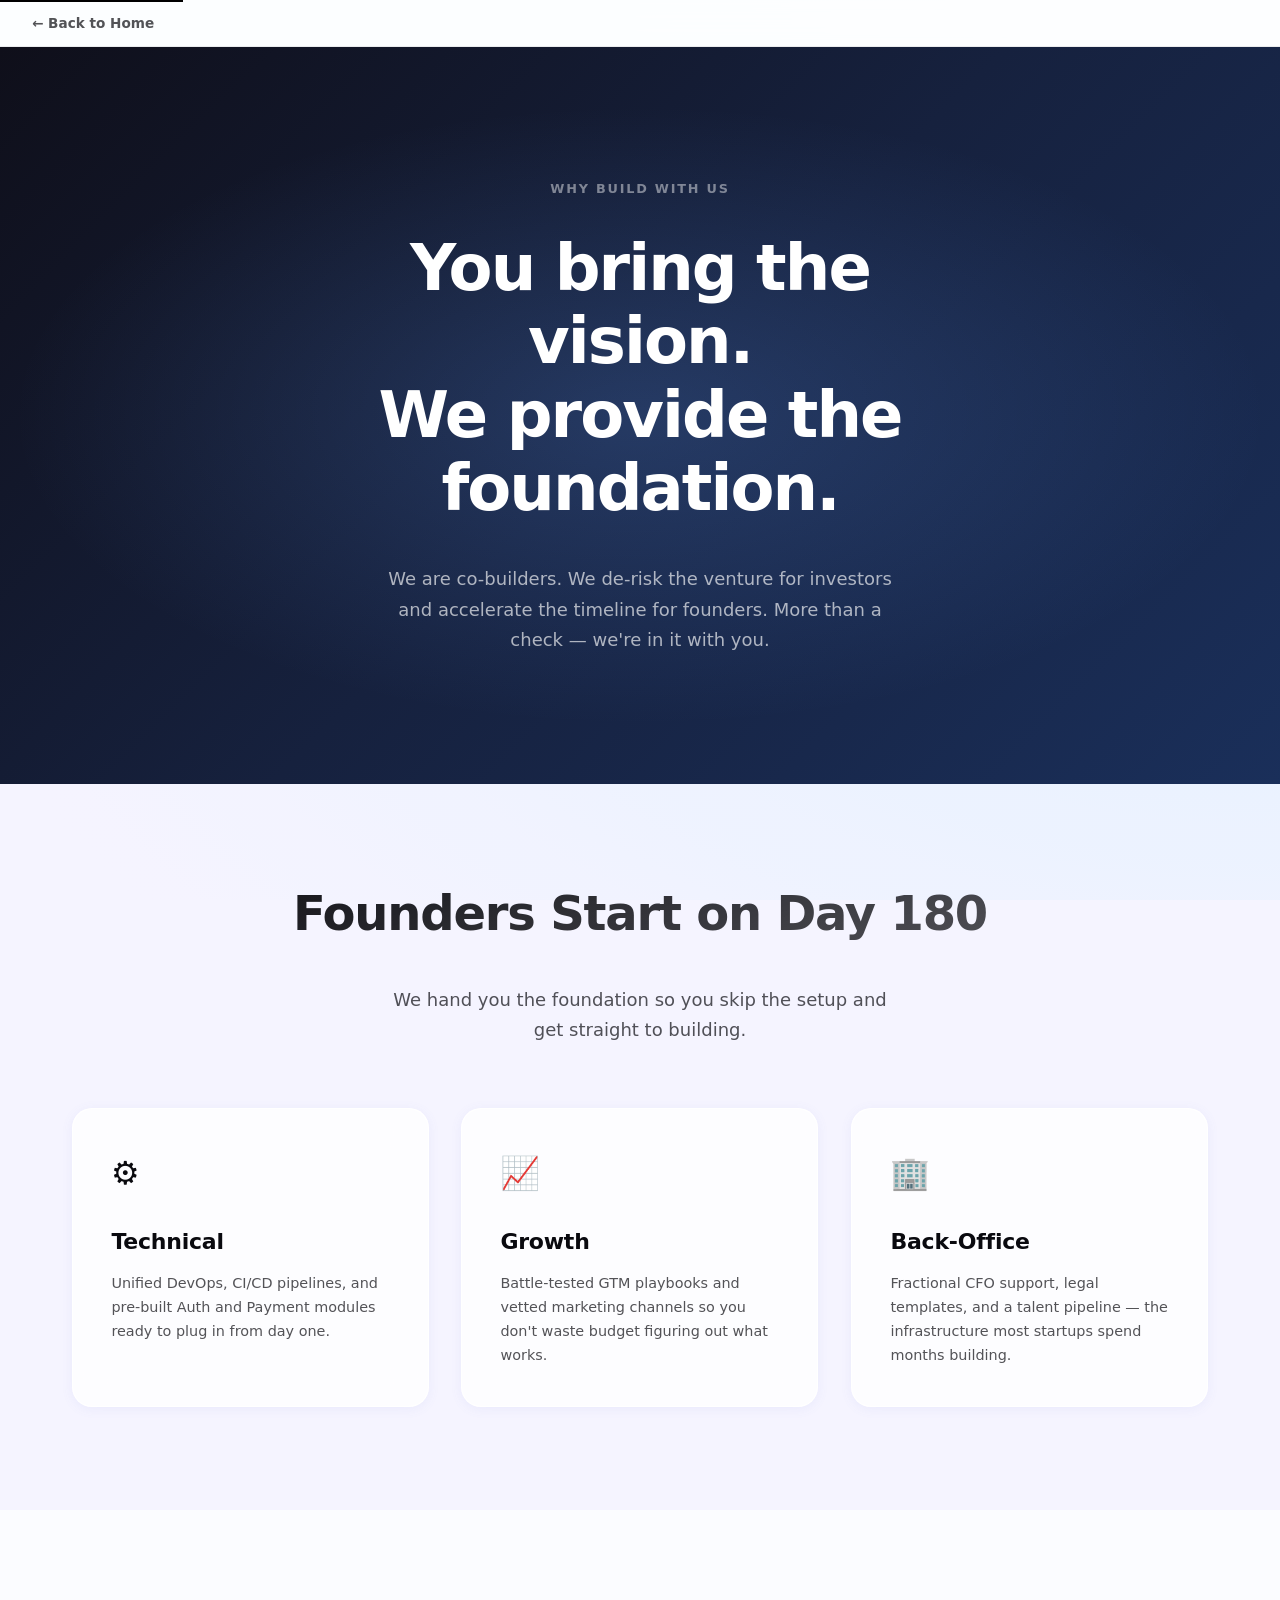
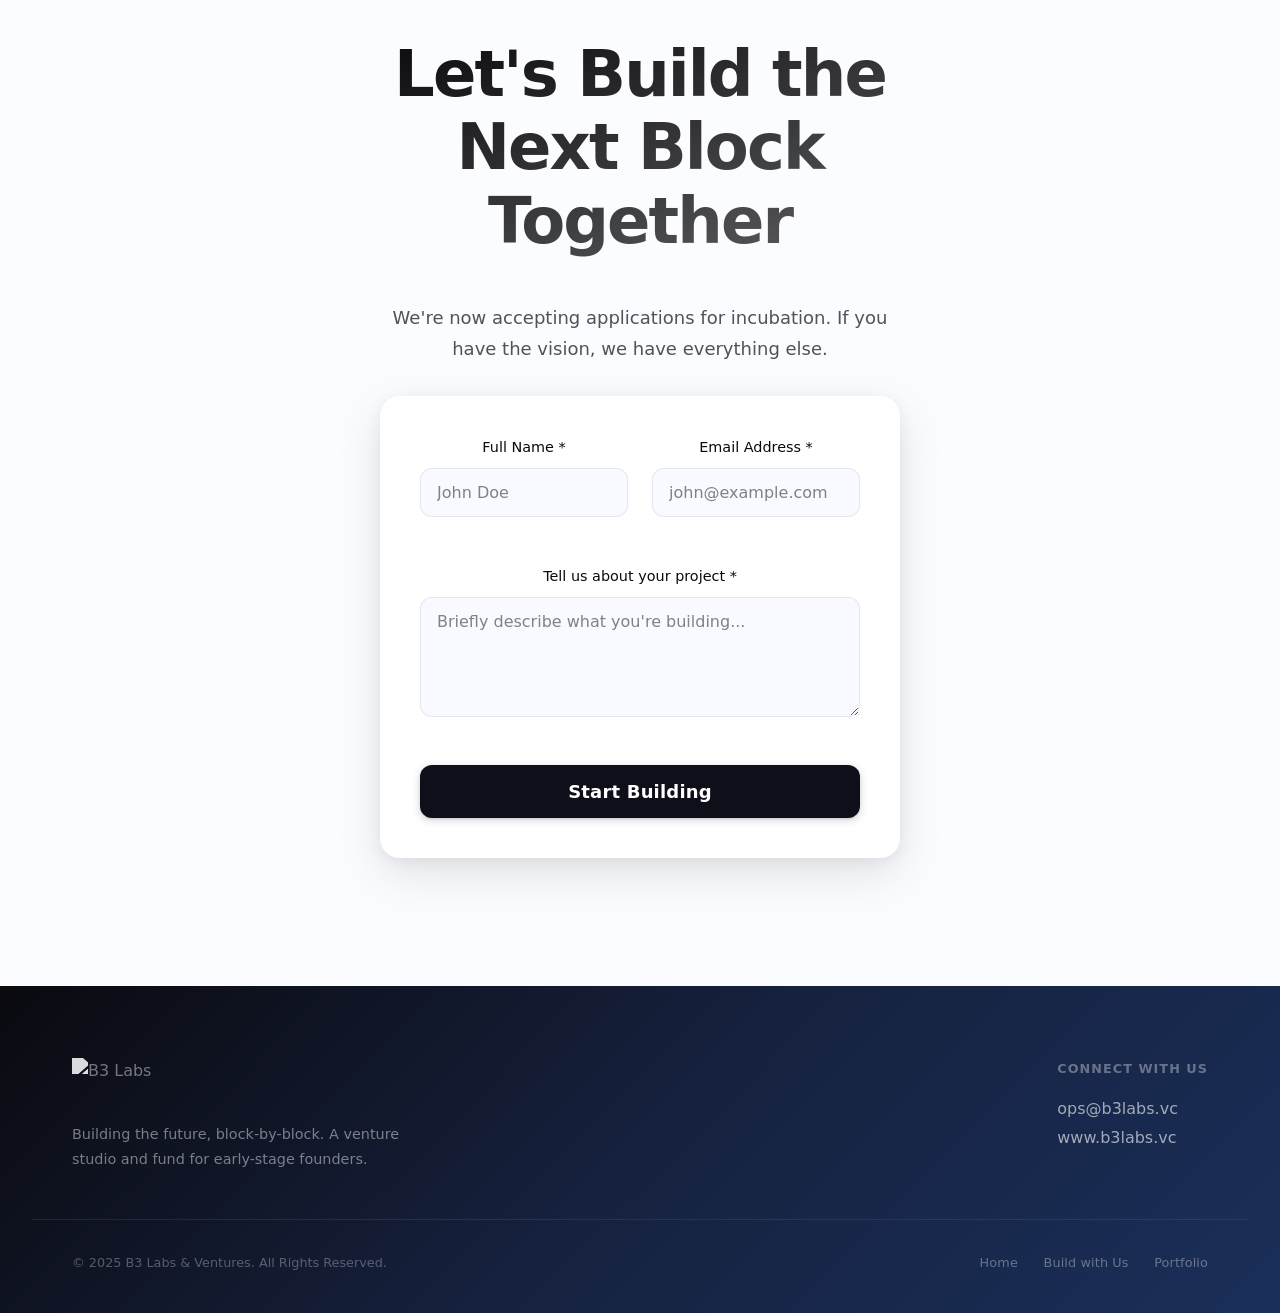
==== build.html @ 16a82fda "update: website" ====
<!doctype html>
<html lang="en">
  <head>
    <meta charset="utf-8" />
    <meta name="viewport" content="width=device-width,initial-scale=1" />
    <meta name="description" content="Build with B3 Labs — The co-builder venture studio for early-stage founders. We provide infrastructure, funding, and shared resources to accelerate your startup." />
    <meta name="keywords" content="blockchain, venture studio, startup incubation, Web3, DeFi, funding, infrastructure" />
    <meta name="author" content="B3 Labs" />
    <meta name="robots" content="index, follow" />
    
    <!-- Open Graph / Facebook -->
    <meta property="og:type" content="website" />
    <meta property="og:url" content="https://b3labs.vc/build" />
    <meta property="og:title" content="Build with B3 Labs — Building the Future, Block-By-Block" />
    <meta property="og:description" content="The co-builder venture studio for early-stage founders. Get infrastructure, funding, and shared resources." />
    <meta property="og:image" content="https://cdn.prod.website-files.com/660bf4298cc445600fa145e1/6611ddd0219b5cc025011728_Hero%20Image.png" />
    <meta property="og:site_name" content="B3 Labs" />
    <meta property="og:locale" content="en_US" />
    
    <!-- Twitter -->
    <meta property="twitter:card" content="summary_large_image" />
    <meta property="twitter:url" content="https://b3labs.vc/build" />
    <meta property="twitter:title" content="Build with B3 Labs — Building the Future, Block-By-Block" />
    <meta property="twitter:description" content="The co-builder venture studio for early-stage founders. Get infrastructure, funding, and shared resources." />
    <meta property="twitter:image" content="https://cdn.prod.website-files.com/660bf4298cc445600fa145e1/6611ddd0219b5cc025011728_Hero%20Image.png" />
    
    <!-- Canonical -->
    <link rel="canonical" href="https://b3labs.vc/build" />
    
    <!-- Preconnect for performance -->
    <link rel="dns-prefetch" href="https://cdn.prod.website-files.com" />
    <link rel="dns-prefetch" href="https://fonts.googleapis.com" />
    <link rel="dns-prefetch" href="https://fonts.gstatic.com" />
    
    <!-- Preload critical font -->
    <link rel="preload" href="https://fonts.gstatic.com/s2/satoshi/v1/....woff2" as="font" type="font/woff2" crossorigin />
    
    <title>Build with B3 Labs — Blockchain Solutions</title>
    <link rel="stylesheet" href="css/index.css" />
    <link rel="preconnect" href="https://fonts.googleapis.com">
    <link rel="preconnect" href="https://fonts.gstatic.com" crossorigin>
    <link href="https://fonts.googleapis.com/css2?family=Satoshi:wght@400;500;700&display=swap" rel="stylesheet">
    
    <!-- Skip to content link for accessibility -->
    <style>
      .skip-link {
        position: absolute;
        top: -40px;
        left: 0;
        background: #000;
        color: white;
        padding: 8px;
        z-index: 100;
        transition: top 0.3s;
      }
      .skip-link:focus {
        top: 0;
      }
    </style>
  </head>
  <body>
    <a href="#main-content" class="skip-link">Skip to main content</a>
    <div style="position:sticky;top:0;z-index:50;padding:0.75rem 2rem;background:rgba(255,255,255,0.85);backdrop-filter:blur(12px);-webkit-backdrop-filter:blur(12px);border-bottom:1px solid rgba(10,10,15,0.07);display:flex;align-items:center;">
      <a href="index.html" style="display:inline-flex;align-items:center;gap:6px;font-size:0.85rem;font-weight:600;color:#0a0a0f;text-decoration:none;opacity:0.7;transition:opacity 0.2s;" onmouseover="this.style.opacity='1'" onmouseout="this.style.opacity='0.7'">← Back to Home</a>
    </div>
    <!-- <header class="nav">
      <div class="container nav-inner">
        <div class="brand">
          <img src="https://cdn.prod.website-files.com/660bf4298cc445600fa145e1/661e820917e4c762ca5ae8e8_Logo.svg" alt="B3 Labs" />
        </div>
        <div class="nav-actions">
          <button class="btn btn-primary">Contact us</button>
        </div>
      </div>
    </header> -->

    <main id="main-content">
      <!-- WHY B3 SECTION -->
      <section class="why-b3">
        <div class="container why-b3-inner">
          <p class="why-label">Why build with us</p>
          <h2 class="why-headline">You bring the vision.<br />We provide the foundation.</h2>
          <p class="why-sub">We are co-builders. We de-risk the venture for investors and accelerate the timeline for
            founders. More than a check — we're in it with you.</p>
        </div>
      </section>

      <!-- SHARED RESOURCE STACK SECTION -->
      <section class="stack" aria-labelledby="stack-title">
        <div class="container">
          <h2 id="stack-title" class="section-title">Founders Start on Day 180</h2>
          <p class="section-subtitle">We hand you the foundation so you skip the setup and get straight to building.</p>
          <div class="cards three-col">
            <article class="card stack-card" data-animate>
              <div class="card-skeleton" aria-hidden="true"></div>
              <div class="card-icon">⚙️</div>
              <h3>Technical</h3>
              <p>Unified DevOps, CI/CD pipelines, and pre-built Auth and Payment modules ready to plug in from day one.</p>
            </article>
            <article class="card stack-card" data-animate>
              <div class="card-skeleton" aria-hidden="true"></div>
              <div class="card-icon">📈</div>
              <h3>Growth</h3>
              <p>Battle-tested GTM playbooks and vetted marketing channels so you don't waste budget figuring out what works.
              </p>
            </article>
            <article class="card stack-card" data-animate>
              <div class="card-skeleton" aria-hidden="true"></div>
              <div class="card-icon">🏢</div>
              <h3>Back-Office</h3>
              <p>Fractional CFO support, legal templates, and a talent pipeline — the infrastructure most startups spend
                months building.</p>
            </article>
          </div>
        </div>
      </section>
      
      <!-- CTA + FOOTER -->
      <section class="cta" aria-labelledby="cta-title">
        <div class="container cta-inner">
          <h2 id="cta-title">Let's Build the Next Block Together</h2>
          <p>We're now accepting applications for incubation. If you have the vision, we have everything else.</p>
          
          <form action="https://formspree.io/f/admin@b3labs.vc" method="POST" class="form-modern" id="contact-form" style="max-width: 600px; margin: 2rem auto 0;">
            <input type="hidden" name="_replyto" value="admin@b3labs.vc">
            <input type="hidden" name="_subject" value="New incubation application — B3 Labs">
            <div class="form-row">
              <div class="form-group">
                <label for="contact-name">Full Name *</label>
                <input type="text" id="contact-name" name="name" required placeholder="John Doe" autocomplete="name">
              </div>
              <div class="form-group">
                <label for="contact-email">Email Address *</label>
                <input type="email" id="contact-email" name="email" required placeholder="john@example.com" autocomplete="email">
              </div>
            </div>
            
            <div class="form-group">
              <label for="contact-message">Tell us about your project *</label>
              <textarea id="contact-message" name="message" rows="4" required placeholder="Briefly describe what you're building..."></textarea>
            </div>
            
            <button type="submit" class="btn btn-primary btn-large" id="contact-submit">Start Building</button>
          </form>
          
          <div id="contact-success" class="form-success" style="display: none;">
            <div class="success-icon">✓</div>
            <h3>Message Sent!</h3>
            <p>Thanks for reaching out. We'll review your message and get back to you within 48 hours.</p>
          </div>
        </div>
      </section>

      <footer class="site-footer" role="contentinfo">
        <div class="container footer-inner">
          <div class="footer-left">
            <img src="https://cdn.prod.website-files.com/660bf4298cc445600fa145e1/661e820917e4c762ca5ae8e8_Logo.svg"
              alt="B3 Labs" width="120" height="40" loading="lazy" />
            <p>Building the future, block-by-block. A venture studio and fund for early-stage founders.</p>
          </div>
          <div class="footer-right">
            <h4>Connect with us</h4>
            <p>ops@b3labs.vc</p>
            <p>www.b3labs.vc</p>
          </div>
        </div>
        <div class="container footer-bottom">
          <span>© 2025 B3 Labs & Ventures. All Rights Reserved.</span>
          <nav class="footer-nav" aria-label="Footer navigation">
            <a href="index.html">Home</a>
            <a href="build.html">Build with Us</a>
            <a href="index.html#portfolio">Portfolio</a>
          </nav>
        </div>
      </footer>
    
    <!-- JavaScript for interactions -->
    <script src="js/main.js" defer></script>
  </body>
</html>
---- css/index.css ----
@import url('https://fonts.googleapis.com/css2?family=Satoshi:wght@400;500;600;700;800;900&display=swap');

:root {
  /* Color palette */
  --bg-base: #f8faff;
  --bg-card: #ffffff;
  --bg-subtle: #eef2ff;
  --text-hi: #0a0a0f;
  --text-med: rgba(10,10,15,0.7);
  --text-low: rgba(10,10,15,0.5);
  --accent: #2d2d3d;
  --action: #0f0f1a;
  --border: rgba(10,10,15,0.08);
  --border-hover: rgba(10,10,15,0.16);
  
  /* Shadows */
  --shadow-sm: 0 1px 3px rgba(0,0,0,0.06), 0 1px 2px rgba(0,0,0,0.04);
  --shadow-md: 0 4px 16px rgba(0,0,0,0.07), 0 2px 6px rgba(0,0,0,0.04);
  --shadow-lg: 0 16px 48px rgba(0,0,0,0.1), 0 4px 16px rgba(0,0,0,0.06);
  
  /* Layout */
  --max-width: 1216px;
  --radius-sm: 12px;
  --radius-md: 20px;
  --radius-lg: 28px;
  
  /* Transitions */
  --transition: all 0.3s cubic-bezier(0.4, 0, 0.2, 1);
  --transition-fast: all 0.2s cubic-bezier(0.4, 0, 0.2, 1);
  
  /* Gradient palette - soft, modern colors */
  --grad-a: #e8f4ff;   /* soft sky blue   */
  --grad-b: #f3e8ff;   /* soft lavender   */
  --grad-c: #e0f7ff;   /* pale cyan       */
  --grad-d: #fce8ff;   /* blush violet    */
  --grad-e: #e8fff3;   /* soft mint       */
  
  /* Fluid typography scale with better line-height ratios */
  --text-xs: clamp(0.7rem, 0.65rem + 0.2vw, 0.8rem);
  --text-sm: clamp(0.8rem, 0.75rem + 0.28vw, 0.9rem);
  --text-base: clamp(0.875rem, 0.82rem + 0.4vw, 1rem);
  --text-lg: clamp(1rem, 0.92rem + 0.5vw, 1.125rem);
  --text-xl: clamp(1.125rem, 1rem + 0.65vw, 1.375rem);
  --text-2xl: clamp(1.375rem, 1.2rem + 0.9vw, 1.875rem);
  --text-3xl: clamp(1.75rem, 1.4rem + 1.6vw, 2.25rem);
  --text-4xl: clamp(2rem, 1.6rem + 2vw, 3rem);
  --text-5xl: clamp(2.5rem, 2rem + 2.5vw, 4rem);
  --text-6xl: clamp(3rem, 2.5rem + 2.5vw, 5rem);
  
  /* Line height scale - more generous to prevent descender clipping */
  --leading-tight: 1.2;
  --leading-normal: 1.5;
  --leading-relaxed: 1.65;
}

html {
  scroll-behavior: smooth;
  scroll-padding-top: 24px;
  /* Ensure enough space for descenders */
  line-height: var(--leading-relaxed);
}

* { box-sizing: border-box; margin: 0; padding: 0 }

/* Focus styles for accessibility */
:focus-visible {
  outline: 2px solid var(--accent);
  outline-offset: 3px;
  border-radius: 4px;
}

/* Skip link - already in HTML head */

/* ─── BRIGHT MESH GRADIENT BACKGROUND ──────────────────── */
body {
  font-family: "Satoshi", system-ui, -apple-system, "Segoe UI", Roboto, sans-serif;
  font-size: var(--text-base);
  line-height: 1.65;
  color: var(--text-hi);
  background-color: var(--bg-base);
  background-image:
    /* large top-left bloom */
    radial-gradient(ellipse 80% 55% at 10% 0%,   var(--grad-a) 0%, transparent 70%),
    /* top-right accent */
    radial-gradient(ellipse 55% 40% at 90% 5%,   var(--grad-b) 0%, transparent 65%),
    /* mid-page colour break */
    radial-gradient(ellipse 75% 55% at 50% 30%,  var(--grad-c) 0%, transparent 70%),
    /* bottom right warmth */
    radial-gradient(ellipse 65% 50% at 85% 100%, var(--grad-d) 0%, transparent 65%),
    /* bottom left cool */
    radial-gradient(ellipse 55% 45% at 5%  95%,  var(--grad-e) 0%, transparent 60%);
  background-attachment: fixed;
  background-size: 200% 200%;
  animation: gradientShift 20s ease infinite;
  -webkit-font-smoothing: antialiased;
  -moz-osx-font-smoothing: grayscale;
  min-height: 100vh;
}

/* Animated gradient background */
@keyframes gradientShift {
  0%, 100% { background-position: 0% 50%; }
  50% { background-position: 100% 50%; }
}

/* ─── Layout ─────────────────────────────────── */
.container {
  max-width: var(--max-width);
  margin: 0 auto;
  padding: 0 clamp(1rem, 4vw, 2.5rem);
}

/* ─── Brand ─────────────────────────────────── */
.brand img {
  height: clamp(40px, 5vw, 52px);
  width: auto;
  display: block;
  margin-bottom: clamp(1.5rem, 3vw, 2.5rem);
  opacity: 0.92;
  transition: var(--transition);
}

.brand img:hover {
  opacity: 1;
  transform: scale(1.03);
}

/* ─── Buttons ────────────────────────────────── */
.btn {
  display: inline-flex;
  align-items: center;
  justify-content: center;
  gap: 8px;
  border: none;
  padding: clamp(12px, 2.5vw, 16px) clamp(24px, 4vw, 36px);
  border-radius: var(--radius-sm);
  cursor: pointer;
  font-family: inherit;
  font-weight: 600;
  font-size: var(--text-base);
  letter-spacing: 0.01em;
  transition: var(--transition);
  text-decoration: none;
  position: relative;
  overflow: hidden;
}

.btn-primary {
  background: var(--action);
  color: #fff;
  box-shadow: 0 2px 8px rgba(26,26,46,0.2), 0 1px 2px rgba(26,26,46,0.1);
  margin-top: clamp(2rem, 4vw, 3rem);
}

.btn-primary::before {
  content: '';
  position: absolute;
  inset: 0;
  background: linear-gradient(135deg, rgba(255,255,255,0.1) 0%, transparent 60%);
  opacity: 0;
  transition: var(--transition);
}

.btn-primary:hover {
  transform: translateY(-2px);
  box-shadow: 0 8px 24px rgba(26,26,46,0.25), 0 2px 8px rgba(26,26,46,0.12);
}

.btn-primary:hover::before { opacity: 1 }

.btn-primary:active { transform: translateY(0) }

/* ─── Hero ───────────────────────────────────── */
.hero {
  padding: clamp(4rem, 8vw, 7.5rem) 0 clamp(3rem, 6vw, 5rem);
  position: relative;
  overflow: hidden;
  background: linear-gradient(160deg,
    rgba(255,255,255,0.6) 0%,
    rgba(255,255,255,0.25) 100%);
  backdrop-filter: blur(12px);
  -webkit-backdrop-filter: blur(12px);
}

.hero-grid {
  display: grid;
  grid-template-columns: 1fr 1fr;
  align-items: center;
  gap: clamp(2rem, 5vw, 4rem);
}

.hero-copy h1 {
  font-size: var(--text-6xl);
  line-height: 1.15; /* Increased for descender space */
  font-weight: 900;
  letter-spacing: -0.03em;
  margin: 0 0 0;
  padding-bottom: 0.15em; /* Extra space for descenders like g, j, p, q, y */
  background: linear-gradient(160deg, var(--text-hi) 0%, rgba(10,10,15,0.7) 100%);
  -webkit-background-clip: text;
  background-clip: text;
  color: transparent;
  animation: fadeInUp 0.9s cubic-bezier(0.4,0,0.2,1) both;
}

.tagline {
  font-size: var(--text-lg);
  line-height: 1.6;
  font-weight: 500;
  color: var(--text-med);
  margin: clamp(0.5rem, 1.5vw, 1rem) 0 0;
  letter-spacing: 0.01em;
  animation: fadeInUp 0.9s cubic-bezier(0.4,0,0.2,1) 0.12s both;
}

.hero-media {
  display: flex;
  align-items: center;
  justify-content: center;
  animation: fadeInRight 0.9s cubic-bezier(0.4,0,0.2,1) 0.2s both;
}

.hero-media img {
  width: 100%;
  max-width: 760px;
  height: auto;
  display: block;
  mix-blend-mode: multiply;
  transition: var(--transition);
}

.hero-media img:hover {
  transform: translateY(-6px);
}

/* ─── Section Shared ─────────────────────────── */
.section-eyebrow {
  display: inline-block;
  font-size: var(--text-xs);
  font-weight: 700;
  letter-spacing: 0.12em;
  text-transform: uppercase;
  color: var(--text-low);
  margin-bottom: 1rem;
}

.section-title {
  font-size: var(--text-4xl);
  line-height: 1.15; /* Increased for descender space */
  text-align: center;
  font-weight: 800;
  letter-spacing: -0.025em;
  margin: 0 0 clamp(1.5rem, 3vw, 2.5rem);
  padding-bottom: 0.1em; /* Space for descenders */
  background: linear-gradient(160deg, var(--text-hi) 0%, rgba(10,10,15,0.65) 100%);
  -webkit-background-clip: text;
  background-clip: text;
  color: transparent;
}

.section-subtitle {
  font-size: var(--text-lg);
  color: var(--text-med);
  text-align: center;
  max-width: 520px;
  margin: 0 auto clamp(2.5rem, 5vw, 4rem);
  line-height: 1.65;
}

/* ─── Cards ──────────────────────────────────── */
.cards {
  display: flex;
  gap: clamp(1rem, 3vw, 2rem);
}

.two-col {
  display: grid;
  grid-template-columns: repeat(2, 1fr);
  gap: clamp(1rem, 3vw, 2rem);
}

.three-col {
  display: grid;
  grid-template-columns: repeat(3, 1fr);
  gap: clamp(1rem, 3vw, 2rem);
}

.card {
  background: rgba(255, 255, 255, 0.8);
  backdrop-filter: blur(16px);
  -webkit-backdrop-filter: blur(16px);
  border: 1px solid rgba(255,255,255,0.95);
  border-radius: var(--radius-md);
  padding: clamp(1.5rem, 3vw, 2.5rem);
  transition: var(--transition);
  position: relative;
  overflow: hidden;
  box-shadow: 0 2px 12px rgba(100,120,220,0.08);
  will-change: transform, box-shadow;
}

.card::before {
  content: '';
  position: absolute;
  inset: 0;
  background: linear-gradient(135deg, rgba(100,120,220,0.06) 0%, transparent 60%);
  opacity: 0;
  transition: var(--transition);
}

.card:hover {
  border-color: rgba(255,255,255,1);
  box-shadow: var(--shadow-lg), 0 0 0 1px rgba(100,120,220,0.1);
  transform: translateY(-8px);
}

.card:hover::before { opacity: 1 }

/* Card skeleton loading */
.card-skeleton {
  position: absolute;
  inset: 0;
  background: linear-gradient(90deg,
    rgba(255,255,255,0) 0%,
    rgba(255,255,255,0.8) 50%,
    rgba(255,255,255,0) 100%);
  background-size: 200% 100%;
  animation: skeleton-loading 1.5s ease-in-out infinite;
  z-index: 1;
  pointer-events: none;
}

.card.loaded .card-skeleton {
  display: none;
}

@keyframes skeleton-loading {
  0% { background-position: 200% 0; }
  100% { background-position: -200% 0; }
}

.card img {
  width: 100%;
  height: clamp(140px, 20vw, 200px);
  object-fit: contain;
  margin-bottom: clamp(1rem, 2vw, 1.5rem);
  transition: var(--transition);
  position: relative;
  z-index: 2;
}

.card:hover img {
  transform: scale(1.05);
}

.card-label {
  display: inline-block;
  font-size: var(--text-xs);
  font-weight: 700;
  letter-spacing: 0.1em;
  text-transform: uppercase;
  color: var(--text-low);
  background: var(--bg-subtle);
  padding: clamp(3px, 0.5vw, 5px) clamp(6px, 1vw, 12px);
  border-radius: 999px;
  margin-bottom: clamp(0.75rem, 1.5vw, 1.25rem);
}

.card h3 {
  font-size: var(--text-xl);
  font-weight: 700;
  letter-spacing: -0.01em;
  color: var(--text-hi);
  margin: 0 0 clamp(0.5rem, 1vw, 0.75rem);
}

.card p {
  font-size: var(--text-sm);
  color: var(--text-med);
  line-height: 1.65;
  margin: 0;
}

.card-list {
  list-style: none;
  margin: clamp(1rem, 2vw, 1.5rem) 0 0;
  display: flex;
  flex-direction: column;
  gap: clamp(0.5rem, 1vw, 0.75rem);
}

.card-list li {
  font-size: var(--text-sm);
  color: var(--text-med);
  padding-left: clamp(1rem, 2vw, 1.5rem);
  position: relative;
}

.card-list li::before {
  content: '→';
  position: absolute;
  left: 0;
  color: var(--text-low);
  font-size: var(--text-sm);
}

.card-icon {
  font-size: clamp(1.5rem, 3vw, 2rem);
  margin-bottom: clamp(1rem, 2vw, 1.5rem);
  display: block;
  transition: transform 0.3s cubic-bezier(0.4,0,0.2,1);
}

.card-icon svg {
  width: 100%;
  height: auto;
  display: block;
}

[data-animate].animated .card-icon {
  animation: iconPop 0.6s cubic-bezier(0.4,0,0.2,1) 0.3s both;
}

@keyframes iconPop {
  0% {
    opacity: 0;
    transform: scale(0.5);
  }
  60% {
    transform: scale(1.15);
  }
  100% {
    opacity: 1;
    transform: scale(1);
  }
}

/* ─── Sections — alternating tinted panels over the mesh ── */
.features  { padding: clamp(4rem, 8vw, 7.5rem) 0; background: rgba(255,255,255,0.45) }
.services  { padding: clamp(4rem, 8vw, 7.5rem) 0; background: rgba(220,232,255,0.3) }
.ecosystem { padding: clamp(4rem, 8vw, 7.5rem) 0; background: rgba(255,255,255,0.45) }
.stack     { padding: clamp(4rem, 8vw, 7.5rem) 0; background: rgba(237,229,255,0.3) }
.portfolio { padding: clamp(4rem, 8vw, 7.5rem) 0; background: rgba(255,255,255,0.45) }

/* ─── Why B3 ─────────────────────────────────── */
.why-b3 {
  padding: clamp(5rem, 10vw, 8.75rem) 0;
  background: linear-gradient(135deg, #0f0f1a 0%, #16213e 50%, #1a2f5a 100%);
  position: relative;
  overflow: hidden;
}

.why-b3::before {
  content: '';
  position: absolute;
  inset: 0;
  background: radial-gradient(ellipse 70% 60% at 50% 50%, rgba(100,160,255,0.2) 0%, transparent 70%);
}

.why-b3-inner {
  position: relative;
  text-align: center;
  max-width: 720px;
  margin: 0 auto;
}

.why-label {
  display: inline-block;
  font-size: var(--text-xs);
  font-weight: 700;
  letter-spacing: 0.14em;
  text-transform: uppercase;
  color: rgba(255,255,255,0.45);
  margin-bottom: clamp(1.5rem, 3vw, 2rem);
}

.why-headline {
  font-size: var(--text-5xl);
  line-height: 1.15; /* Increased for descender space */
  font-weight: 900;
  letter-spacing: -0.03em;
  color: #ffffff;
  margin: 0 0 clamp(1.5rem, 3vw, 2rem);
  padding-bottom: 0.1em; /* Space for descenders */
}

.why-sub {
  font-size: var(--text-lg);
  line-height: 1.7;
  color: rgba(255,255,255,0.65);
  max-width: 520px;
  margin: 0 auto;
}

/* ─── CTA ────────────────────────────────────── */
.cta {
  padding: clamp(5rem, 10vw, 8.75rem) 0;
  background: rgba(255,255,255,0.55);
}

.cta-inner {
  text-align: center;
  max-width: 600px;
  margin: 0 auto;
}

.cta-inner h2 {
  font-size: var(--text-5xl);
  font-weight: 900;
  letter-spacing: -0.03em;
  line-height: 1.15; /* Increased for descender space */
  margin-bottom: clamp(1.5rem, 3vw, 2.5rem);
  padding-bottom: 0.1em; /* Space for descenders */
  background: linear-gradient(160deg, var(--text-hi) 0%, rgba(10,10,15,0.65) 100%);
  -webkit-background-clip: text;
  background-clip: text;
  color: transparent;
}

.cta-inner p {
  font-size: var(--text-lg);
  color: var(--text-med);
  line-height: 1.7;
  margin-bottom: 0;
}

.cta-actions {
  margin-top: clamp(2.5rem, 5vw, 3rem);
  display: flex;
  align-items: center;
  justify-content: center;
  gap: clamp(1rem, 2vw, 1.5rem);
  flex-wrap: wrap;
}

.cta-actions .btn-primary { margin-top: 0 }

.cta-contact {
  font-size: var(--text-sm);
  color: var(--text-low);
}

.cta-contact a {
  color: var(--text-med);
  text-decoration: none;
  border-bottom: 1px solid var(--border);
  transition: var(--transition-fast);
}

.cta-contact a:hover {
  color: var(--text-hi);
  border-color: var(--text-hi);
}

/* ─── Footer ─────────────────────────────────── */
.site-footer {
  padding: clamp(3rem, 6vw, 4.5rem) 0 clamp(2rem, 4vw, 2.5rem);
  background: linear-gradient(135deg, #0a0a0f 0%, #16213e 50%, #1a2f5a 100%);
  color: rgba(255,255,255,0.5);
}

.footer-inner {
  display: flex;
  justify-content: space-between;
  align-items: flex-start;
  gap: clamp(2rem, 4vw, 3rem);
  padding-bottom: clamp(2rem, 4vw, 3rem);
  border-bottom: 1px solid rgba(255,255,255,0.08);
}

.footer-left img {
  height: clamp(30px, 4vw, 40px);
  margin-bottom: clamp(1rem, 2vw, 1.5rem);
  display: block;
  filter: brightness(0) invert(1);
  opacity: 0.85;
  transition: var(--transition);
}

.footer-left img:hover {
  opacity: 1;
  transform: scale(1.05);
}

.footer-left p {
  max-width: 340px;
  font-size: var(--text-sm);
  line-height: 1.7;
  color: rgba(255,255,255,0.45);
}

.footer-right h4 {
  font-size: var(--text-xs);
  font-weight: 700;
  letter-spacing: 0.08em;
  text-transform: uppercase;
  color: rgba(255,255,255,0.35);
  margin-bottom: clamp(0.75rem, 1.5vw, 1rem);
}

.footer-right p {
  font-size: var(--text-base);
  color: rgba(255,255,255,0.6);
  line-height: 1.8;
}

.footer-bottom {
  display: flex;
  justify-content: space-between;
  align-items: center;
  padding-top: clamp(1.5rem, 3vw, 2rem);
  font-size: var(--text-xs);
  color: rgba(255,255,255,0.3);
}

.footer-nav {
  display: flex;
  gap: clamp(1rem, 2vw, 1.75rem);
}

.footer-nav a {
  font-size: var(--text-xs);
  color: rgba(255,255,255,0.35);
  text-decoration: none;
  transition: var(--transition-fast);
  letter-spacing: 0.01em;
}

.footer-nav a:hover {
  color: rgba(255,255,255,0.8);
}

/* ─── Animations ─────────────────────────────── */
@keyframes fadeInUp {
  from { opacity: 0; transform: translateY(30px) }
  to   { opacity: 1; transform: translateY(0) }
}

@keyframes fadeInRight {
  from { opacity: 0; transform: translateX(30px) }
  to   { opacity: 1; transform: translateX(0) }
}

/* Scroll-triggered animation classes */
[data-animate] {
  opacity: 0;
  transform: translateY(30px);
  transition: opacity 0.6s cubic-bezier(0.4,0,0.2,1),
              transform 0.6s cubic-bezier(0.4,0,0.2,1);
}

[data-animate].animated {
  opacity: 1;
  transform: translateY(0);
}

/* Stagger children */
.cards [data-animate]:nth-child(1) { transition-delay: 0.1s; }
.cards [data-animate]:nth-child(2) { transition-delay: 0.2s; }
.cards [data-animate]:nth-child(3) { transition-delay: 0.3s; }

/* ─── Responsive ─────────────────────────────── */
@media (max-width: 1024px) {
  .hero-grid {
    grid-template-columns: 1fr;
    gap: clamp(2rem, 4vw, 3rem);
  }
  
  .two-col {
    grid-template-columns: 1fr;
  }
  
  .three-col {
    grid-template-columns: repeat(2, 1fr);
  }
}

/* Contact Form Styles */
.contact-form {
  padding: clamp(4rem, 8vw, 7.5rem) 0;
  background: linear-gradient(180deg, var(--bg-base) 0%, var(--bg-subtle) 100%);
}

.contact-form h2 {
  text-align: center;
  margin-bottom: 1rem;
  font-size: var(--text-4xl);
}

.form-intro {
  text-align: center;
  max-width: 600px;
  margin: 0 auto 3rem;
  color: var(--text-med);
  font-size: var(--text-lg);
}

.form-modern {
  max-width: 700px;
  margin: 0 auto;
  background: var(--bg-card);
  padding: 2.5rem;
  border-radius: var(--radius-md);
  box-shadow: var(--shadow-lg);
}

.form-row {
  display: grid;
  grid-template-columns: 1fr 1fr;
  gap: 1.5rem;
  margin-bottom: 1.5rem;
}

.form-group {
  margin-bottom: 1.5rem;
}

.form-group label {
  display: block;
  margin-bottom: 0.5rem;
  font-weight: 500;
  color: var(--text-hi);
  font-size: var(--text-sm);
}

.form-group input,
.form-group select,
.form-group textarea {
  width: 100%;
  padding: 0.875rem 1rem;
  border: 1px solid var(--border);
  border-radius: var(--radius-sm);
  font-size: var(--text-base);
  font-family: inherit;
  transition: var(--transition);
  background: var(--bg-base);
  color: var(--text-hi);
}

.form-group input:focus,
.form-group select:focus,
.form-group textarea:focus {
  outline: none;
  border-color: var(--action);
  box-shadow: 0 0 0 3px rgba(15, 15, 26, 0.1);
}

.form-group input::placeholder,
.form-group textarea::placeholder {
  color: var(--text-low);
}

.form-group textarea {
  resize: vertical;
  min-height: 120px;
}

.btn-large {
  padding: 1rem 2.5rem;
  font-size: var(--text-lg);
  width: 100%;
  margin-top: 1rem;
}

.form-success {
  max-width: 500px;
  margin: 2rem auto 0;
  text-align: center;
  padding: 3rem 2rem;
  background: var(--bg-card);
  border-radius: var(--radius-md);
  box-shadow: var(--shadow-lg);
}

.success-icon {
  width: 80px;
  height: 80px;
  background: #10b981;
  color: white;
  border-radius: 50%;
  display: flex;
  align-items: center;
  justify-content: center;
  font-size: 2.5rem;
  margin: 0 auto 1.5rem;
}

.form-success h3 {
  font-size: var(--text-2xl);
  margin-bottom: 1rem;
  color: var(--text-hi);
}

.form-success p {
  color: var(--text-med);
  font-size: var(--text-lg);
}

/* Mobile responsive for form */
@media (max-width: 640px) {
  .form-modern {
    padding: 1.5rem;
  }
  
  .form-row {
    grid-template-columns: 1fr;
    gap: 0;
  }
  
  .form-group {
    margin-bottom: 1.25rem;
  }
  
  .btn-large {
    padding: 0.875rem 1.5rem;
    font-size: var(--text-base);
  }
}

@media (max-width: 640px) {
  .container {
    padding: 0 clamp(1rem, 5vw, 1.5rem);
  }
  
  .hero {
    padding: clamp(3rem, 6vw, 4rem) 0 clamp(2rem, 4vw, 3rem);
  }
  
  .three-col {
    grid-template-columns: 1fr;
  }
  
  .footer-inner {
    flex-direction: column;
    gap: clamp(1.5rem, 3vw, 2rem);
  }
  
  .footer-bottom {
    flex-direction: column;
    gap: clamp(0.75rem, 2vw, 1rem);
    text-align: center;
  }
  
  .footer-nav {
    flex-wrap: wrap;
    justify-content: center;
    gap: clamp(0.75rem, 2vw, 1rem);
  }
}
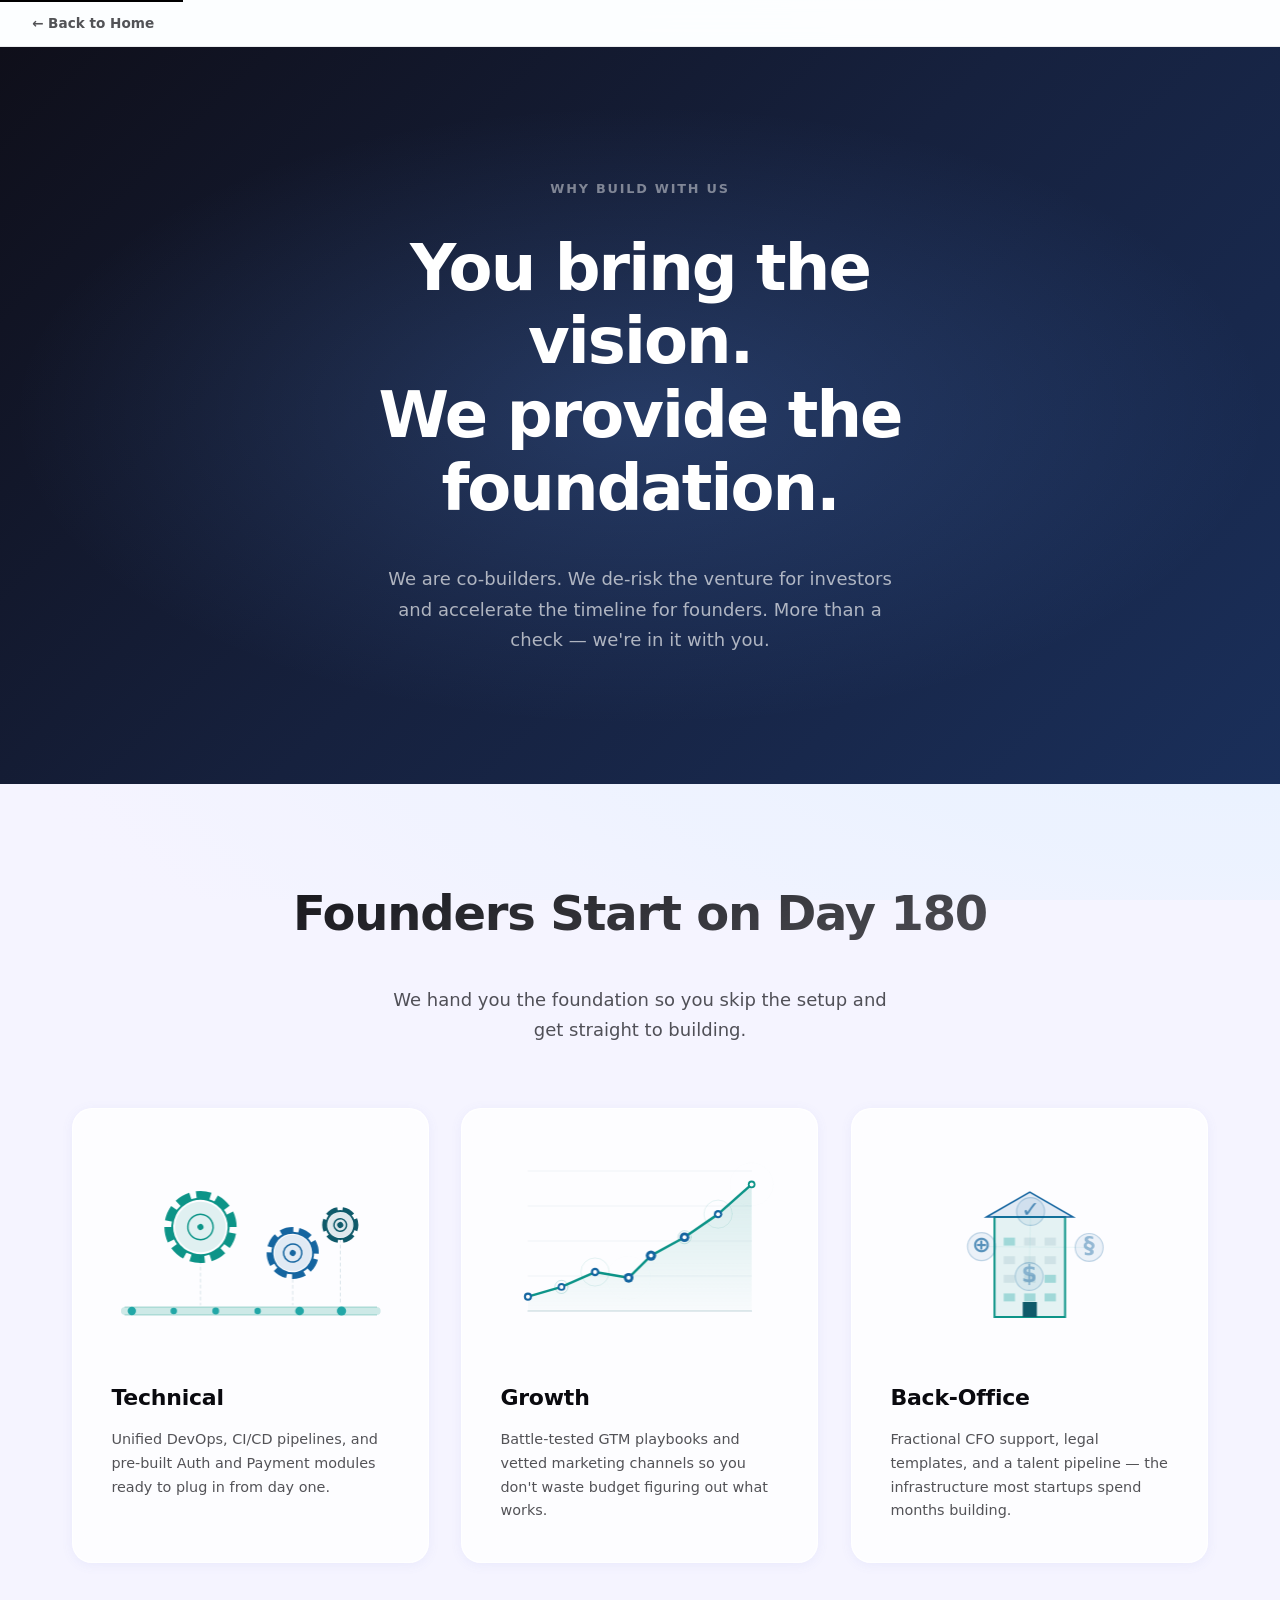
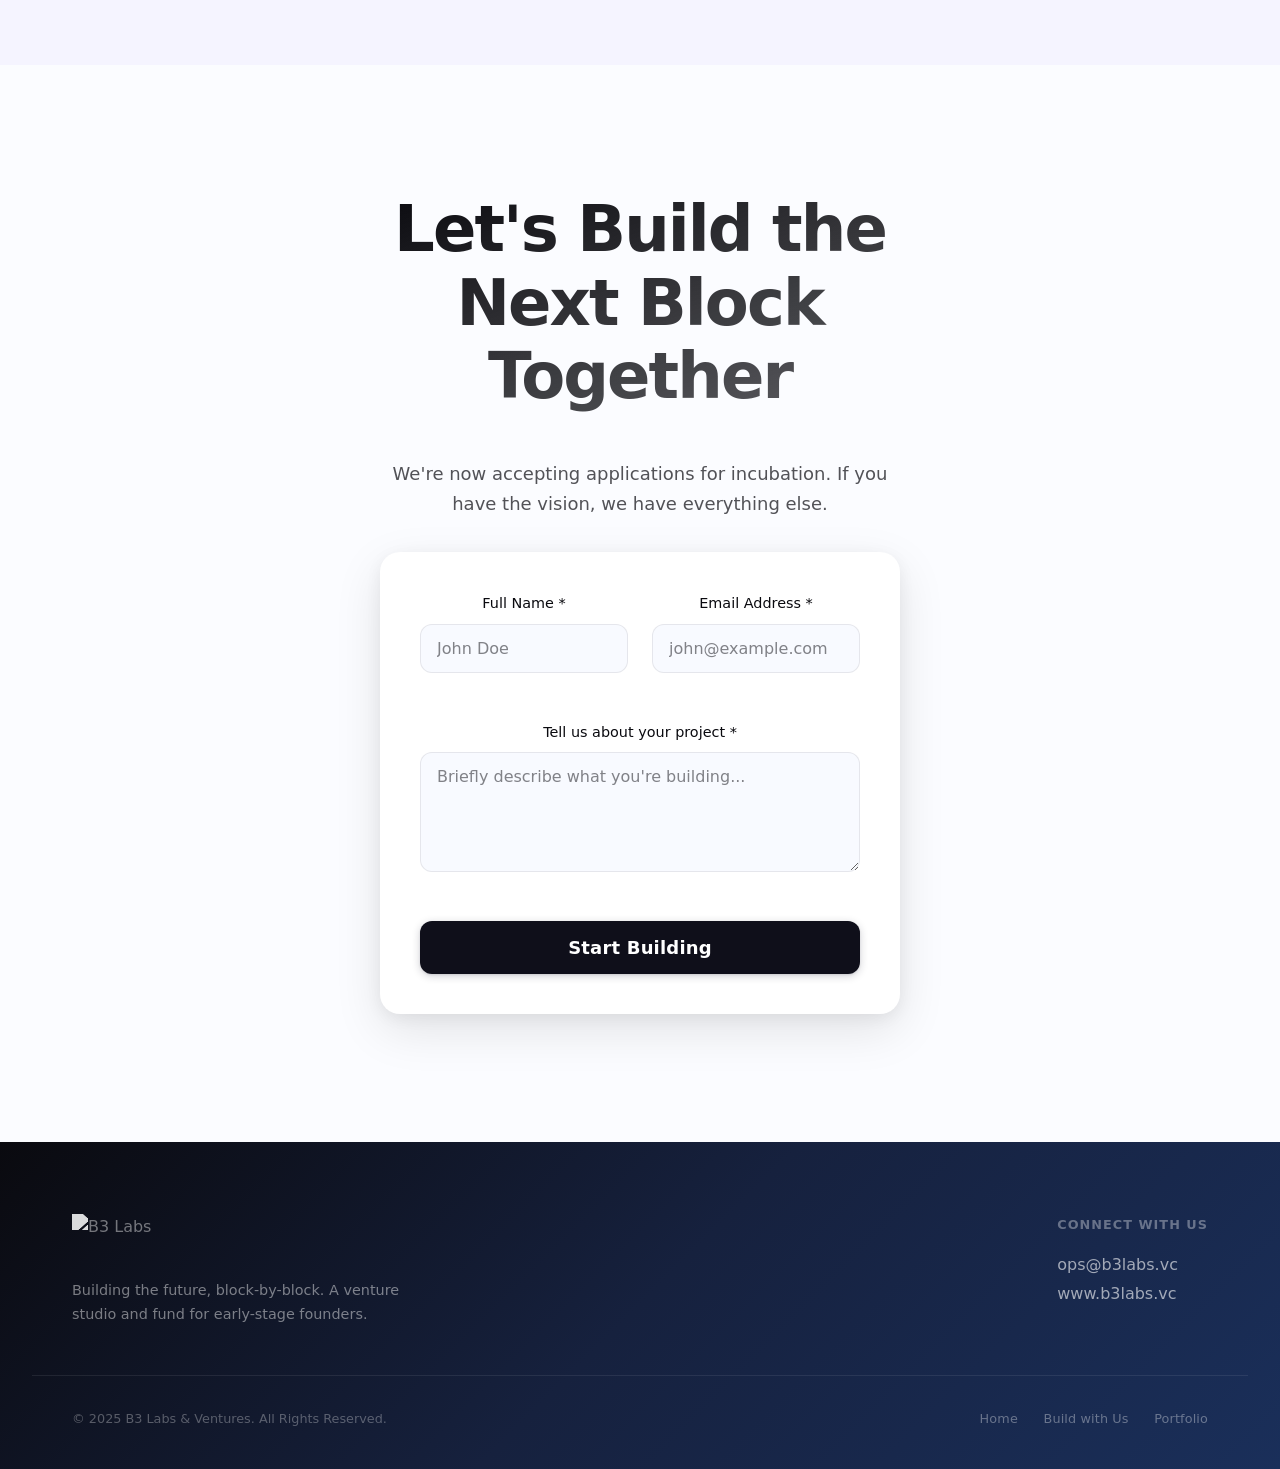
==== commit 2cc164b6: "add: animations in build page" ====
--- a/build.html
+++ b/build.html
@@ -93,20 +93,20 @@
           <div class="cards three-col">
             <article class="card stack-card" data-animate>
               <div class="card-skeleton" aria-hidden="true"></div>
-              <div class="card-icon">⚙️</div>
+              <canvas class="card-canvas" data-anim="technical" aria-label="Technical infrastructure animation"></canvas>
               <h3>Technical</h3>
               <p>Unified DevOps, CI/CD pipelines, and pre-built Auth and Payment modules ready to plug in from day one.</p>
             </article>
             <article class="card stack-card" data-animate>
               <div class="card-skeleton" aria-hidden="true"></div>
-              <div class="card-icon">📈</div>
+              <canvas class="card-canvas" data-anim="growth" aria-label="Growth strategy animation"></canvas>
               <h3>Growth</h3>
               <p>Battle-tested GTM playbooks and vetted marketing channels so you don't waste budget figuring out what works.
               </p>
             </article>
             <article class="card stack-card" data-animate>
               <div class="card-skeleton" aria-hidden="true"></div>
-              <div class="card-icon">🏢</div>
+              <canvas class="card-canvas" data-anim="backoffice" aria-label="Back-office support animation"></canvas>
               <h3>Back-Office</h3>
               <p>Fractional CFO support, legal templates, and a talent pipeline — the infrastructure most startups spend
                 months building.</p>
@@ -176,5 +176,6 @@
     
     <!-- JavaScript for interactions -->
     <script src="js/main.js" defer></script>
+    <script src="js/card-animations.js" defer></script>
   </body>
 </html>
--- a/css/index.css
+++ b/css/index.css
@@ -220,6 +220,14 @@
   animation: fadeInRight 0.9s cubic-bezier(0.4,0,0.2,1) 0.2s both;
 }
 
+#hero-network {
+  width: 100%;
+  max-width: 760px;
+  aspect-ratio: 760 / 600;
+  display: block;
+  border-radius: var(--radius-md);
+}
+
 .hero-media img {
   width: 100%;
   max-width: 760px;
@@ -339,6 +347,15 @@
   100% { background-position: -200% 0; }
 }
 
+.card-canvas {
+  width: 100%;
+  height: clamp(140px, 20vw, 200px);
+  margin-bottom: clamp(1rem, 2vw, 1.5rem);
+  position: relative;
+  z-index: 2;
+  border-radius: var(--radius-sm);
+}
+
 .card img {
   width: 100%;
   height: clamp(140px, 20vw, 200px);
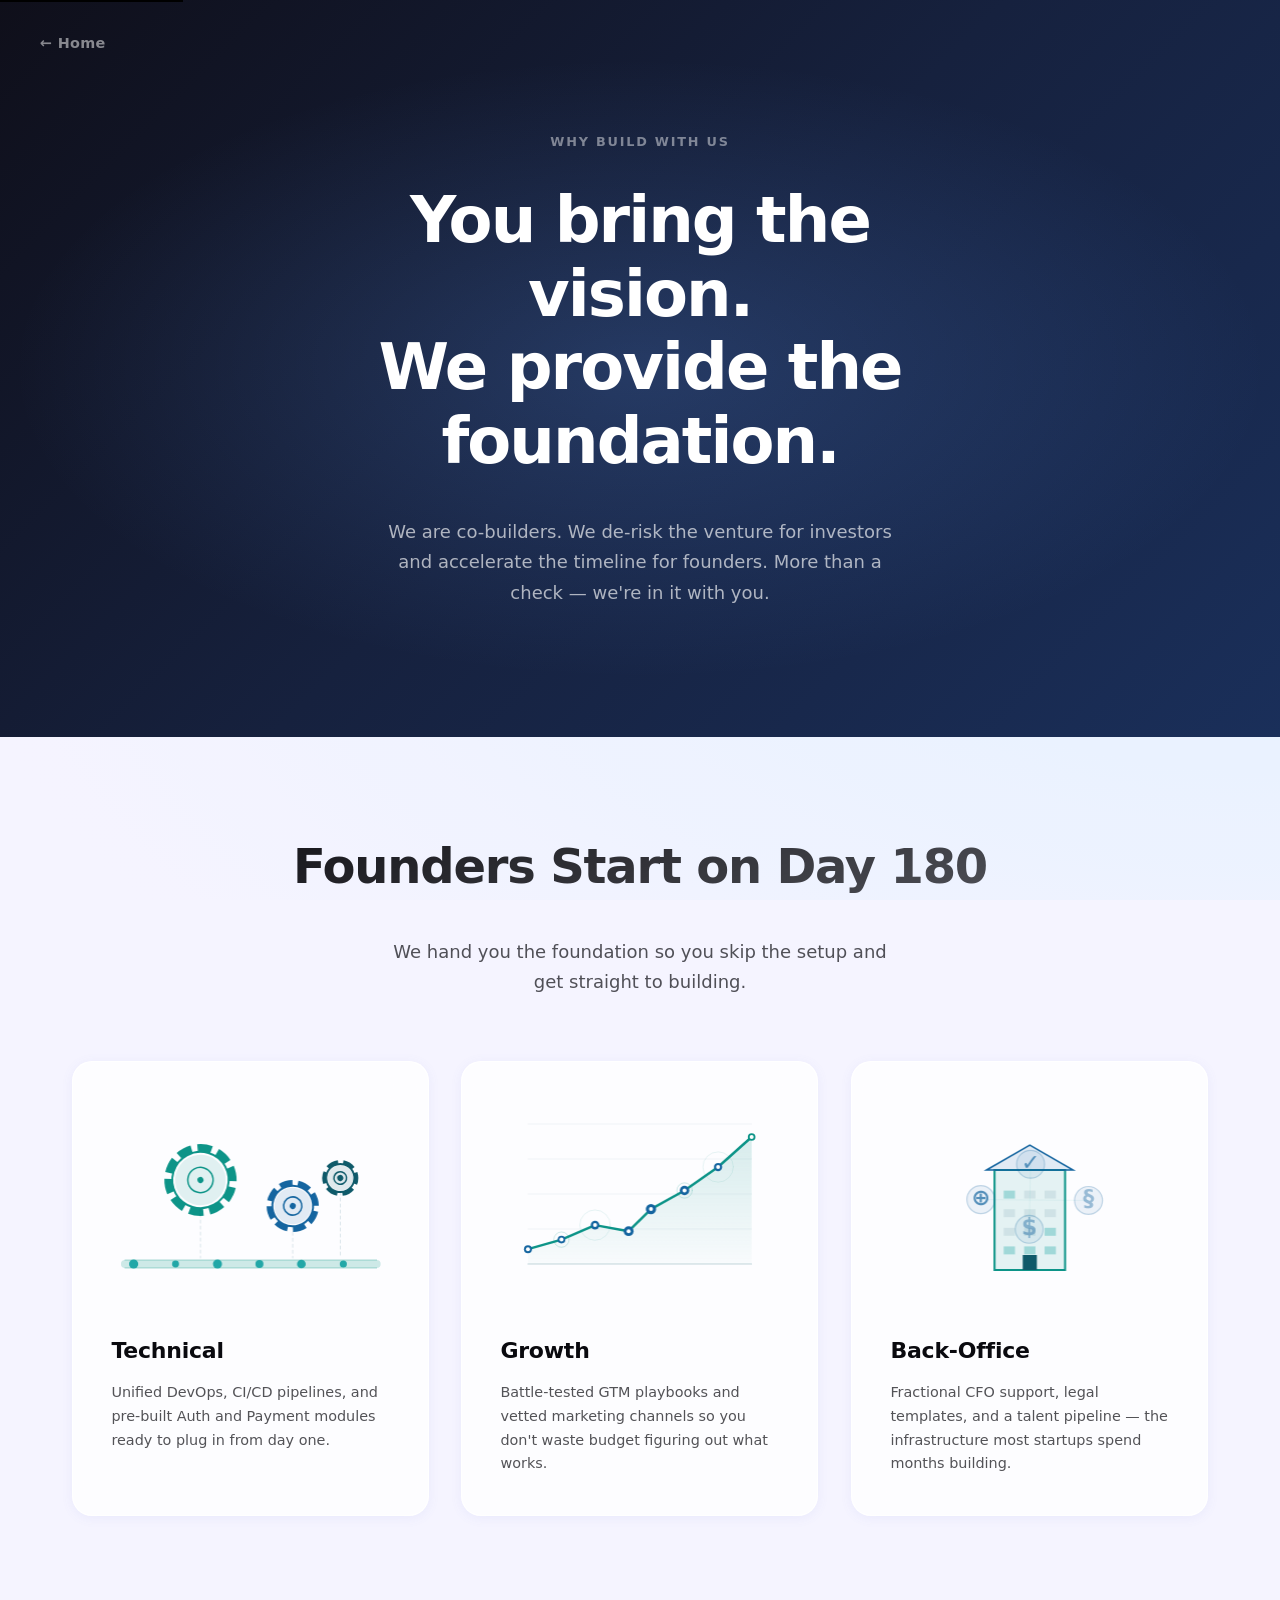
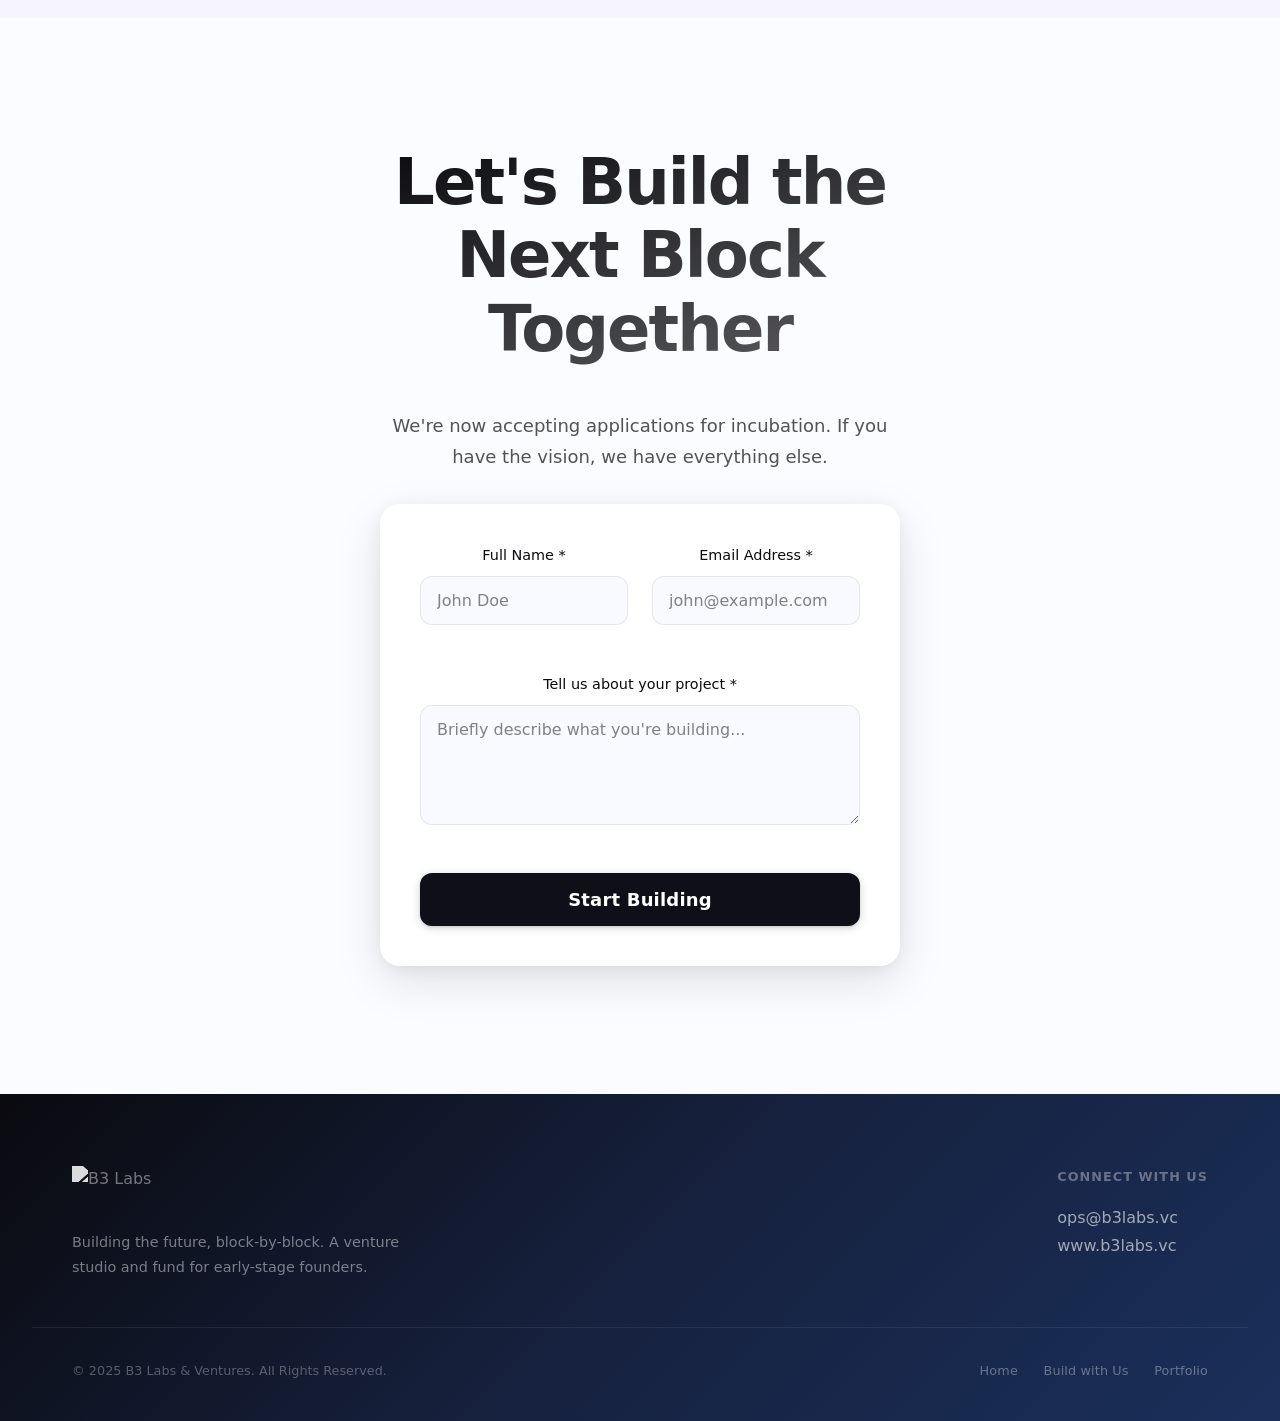
==== commit 912d4a36: "fix: bug fix in build page" ====
--- a/build.html
+++ b/build.html
@@ -60,9 +60,6 @@
   </head>
   <body>
     <a href="#main-content" class="skip-link">Skip to main content</a>
-    <div style="position:sticky;top:0;z-index:50;padding:0.75rem 2rem;background:rgba(255,255,255,0.85);backdrop-filter:blur(12px);-webkit-backdrop-filter:blur(12px);border-bottom:1px solid rgba(10,10,15,0.07);display:flex;align-items:center;">
-      <a href="index.html" style="display:inline-flex;align-items:center;gap:6px;font-size:0.85rem;font-weight:600;color:#0a0a0f;text-decoration:none;opacity:0.7;transition:opacity 0.2s;" onmouseover="this.style.opacity='1'" onmouseout="this.style.opacity='0.7'">← Back to Home</a>
-    </div>
     <!-- <header class="nav">
       <div class="container nav-inner">
         <div class="brand">
@@ -76,7 +73,8 @@
 
     <main id="main-content">
       <!-- WHY B3 SECTION -->
-      <section class="why-b3">
+      <section class="why-b3" style="position:relative;">
+        <a href="index.html" class="back-home-btn" aria-label="Back to Home">← Home</a>
         <div class="container why-b3-inner">
           <p class="why-label">Why build with us</p>
           <h2 class="why-headline">You bring the vision.<br />We provide the foundation.</h2>
--- a/css/index.css
+++ b/css/index.css
@@ -452,6 +452,25 @@
   }
 }
 
+/* ─── Back to Home button ────────────────────── */
+.back-home-btn {
+  position: absolute;
+  top: clamp(1.2rem, 3vw, 2rem);
+  left: clamp(1.2rem, 4vw, 2.5rem);
+  font-size: var(--text-sm);
+  font-weight: 600;
+  color: rgba(255,255,255,0.5);
+  text-decoration: none;
+  letter-spacing: 0.02em;
+  transition: color 0.2s, transform 0.2s;
+  z-index: 10;
+}
+
+.back-home-btn:hover {
+  color: rgba(255,255,255,0.9);
+  transform: translateX(-3px);
+}
+
 /* ─── Sections — alternating tinted panels over the mesh ── */
 .features  { padding: clamp(4rem, 8vw, 7.5rem) 0; background: rgba(255,255,255,0.45) }
 .services  { padding: clamp(4rem, 8vw, 7.5rem) 0; background: rgba(220,232,255,0.3) }
